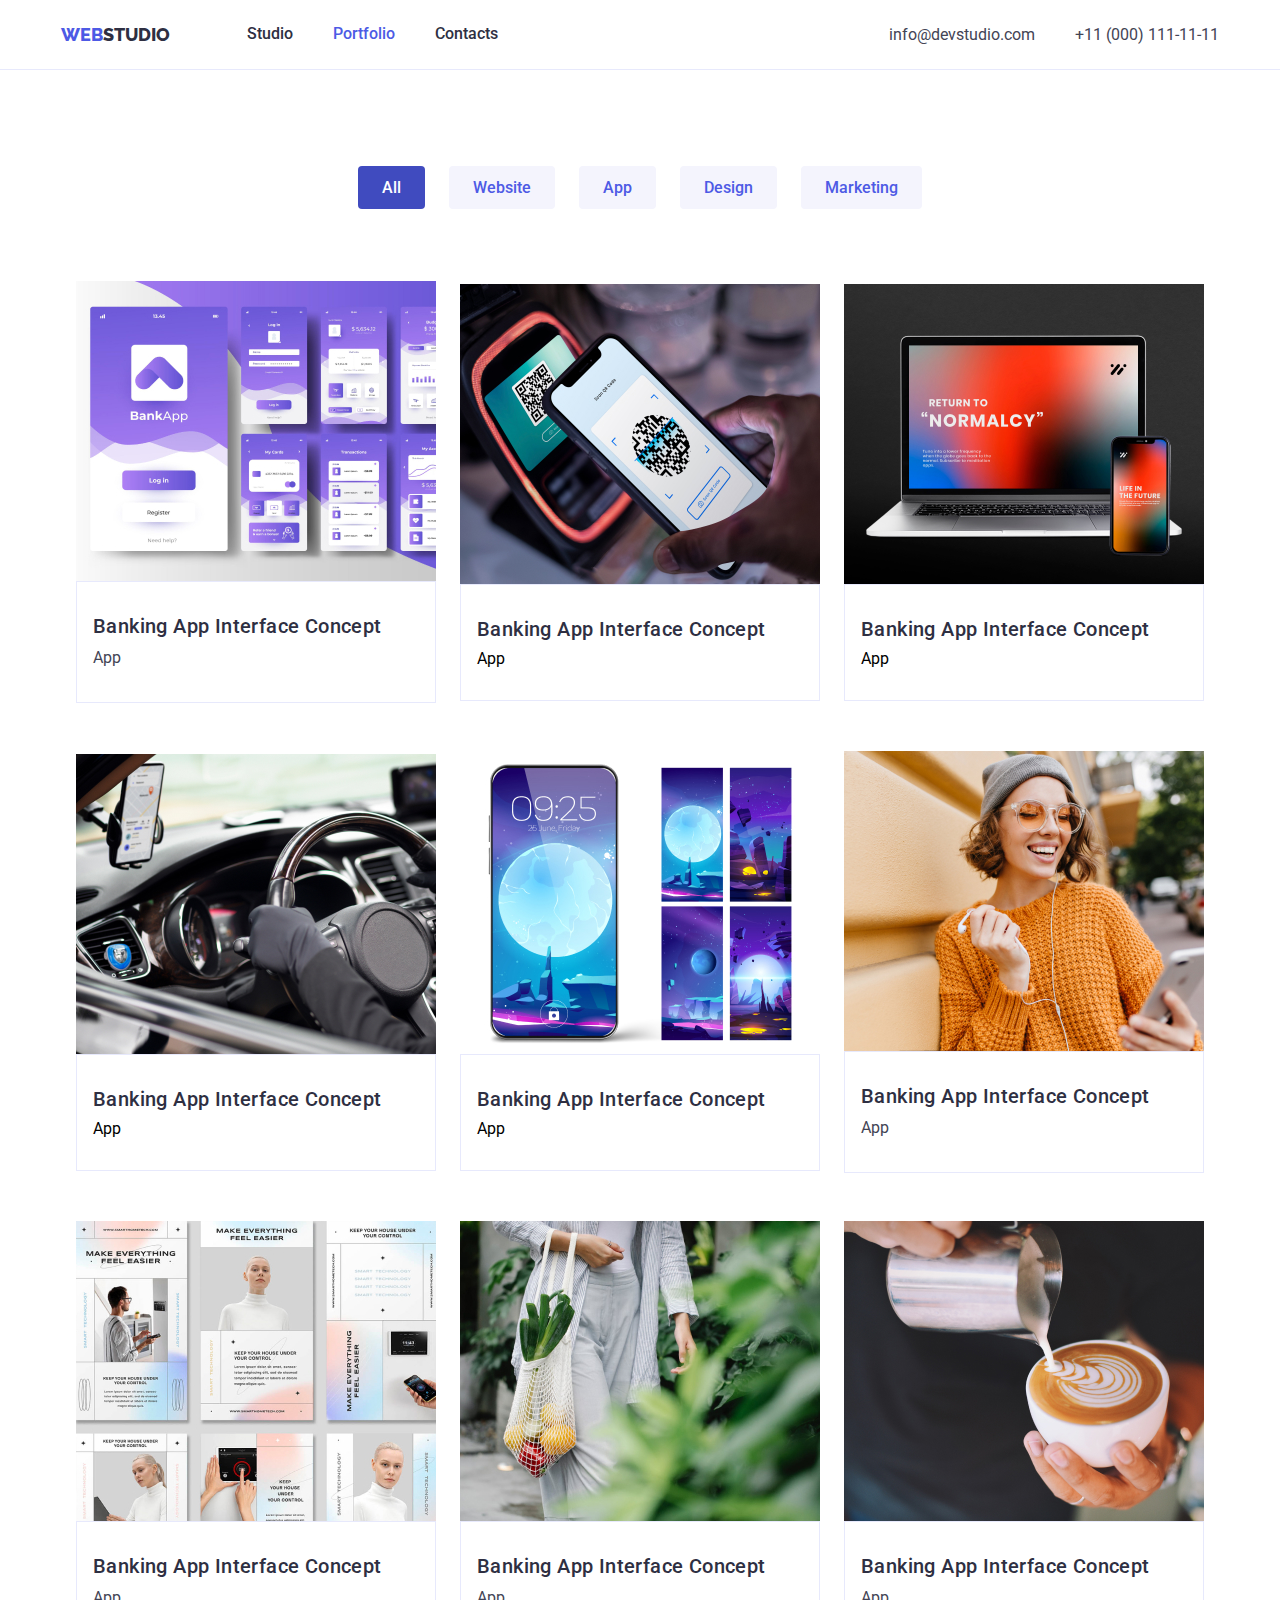
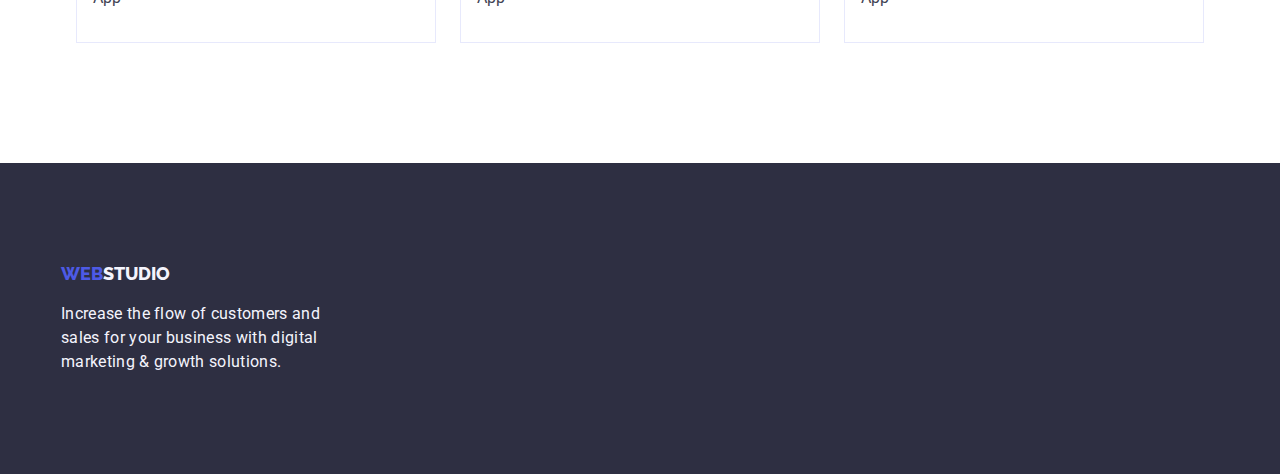
==== portfolio.html @ 7b116129 "Initial commit" ====
<!DOCTYPE html>
<html lang="en">
    <head>
        <meta charset="UTF-8">
        <meta name="viewport" content="width=device-width, initial-scale=1.0">
        <title>Webstudio</title>
        <link rel="stylesheet" href="./css/style.css"/>
        <link href="https://fonts.googleapis.com/css2?family=Montserrat:wght@100;400;700&family=Roboto:ital,wght@0,400;0,500;0,700;0,900;1,400;1,500;1,700;1,900&display=swap" rel="stylesheet"/>
        <link rel="preconnect" href="https://fonts.googleapis.com">
        <link rel="preconnect" href="https://fonts.gstatic.com" crossorigin>
        <link href="https://fonts.googleapis.com/css2?family=Montserrat:wght@100;400;700&family=Raleway:wght@400;800&family=Roboto:ital,wght@0,400;0,500;0,700;0,900;1,400;1,500;1,700;1,900&display=swap" rel="stylesheet"/>
    
    </head>
    <body>
        <!-- Header Section -->
        <header class="header">
            <div class="header-container container">
                <nav class="header-nav">
                    <a href="./index.html" class="header-logo"><span>web</span>studio</a>
                    <ul class="nav-list">
                        <li class="nav-list-item">
                            <a href="./index.html" class="nav-item-link">Studio</a>
                        </li>
                        <li class="nav-list-item">
                            <a href="./portfolio.html" class="nav-item-link active">Portfolio</a>
                        </li>
                        <li class="nav-list-item">
                            <a href="/" class="nav-item-link">Contacts</a>
                        </li>
                    </ul>
                </nav>
                <address class="address">
                    <ul class="address-list">
                        <li class="address-list-item">
                            <a href="mailto:info@devstudio.com" class="address-item-link">info@devstudio.com</a>
                        </li>
                        <li class="address-list-item">
                            <a href="callto:+11 (000) 111-11-11" class="address-item-link">+11 (000) 111-11-11</a>
                        </li>
                    </ul>
                </address>   
            </div>    
        </header>
    
        <!-- Main Section -->
        <main class="main">       
            <section class="portfolio">
                <div class="portfolio-container container">
                    <ul class="filter-list">
                        <li>
                            <button class="filter-item active" type="button">All</button>
                        </li>
                        <li>
                            <button class="filter-item" type="button">Website</button>
                        </li>
                        <li>
                            <button class="filter-item" type="button">App</button>
                        </li>
                        <li>
                            <button class="filter-item" type="button">Design</button>
                        </li>
                        <li>
                            <button class="filter-item" type="button">Marketing</button>
                        </li>
                    </ul>

                    <div class="portfolio-nav-list">
                        <ul class="port-list">
                            <li class="port-list-item">
                                <img src="./images/port1.jpeg" alt="Banking App Interface Concept" >
                                <div class="port-description">
                                    <h3 class="port-description-title">Banking App Interface Concept</h3>
                                    <p class="port-description-subtitle">App</p>
                                </div>
                            </li>
                            <li class="port-list-item">
                                <img src="./images/port2.jpeg" alt="Cashless Payment" >
                                <div class="port-description">
                                    <h3 class="port-description-title">Banking App Interface Concept</h3>
                                    <p>App</p>
                                </div>
                            </li>
                            <li class="port-list-item">
                                <img src="./images/port3.jpeg" alt="Meditation App" >
                                <div class="port-description">
                                    <h3 class="port-description-title">Banking App Interface Concept</h3>
                                    <p>App</p>
                                </div>
                            </li>
                            <li class="port-list-item">
                                <img src="./images/port4.jpeg" alt="Taxi Service">
                                <div class="port-description">
                                    <h3 class="port-description-title">Banking App Interface Concept</h3>
                                    <p>App</p>
                                </div>
                            </li>
                            <li class="port-list-item">
                                <img src="./images/port5.jpeg" alt="Screen Illustrations" >
                                <div class="port-description">
                                    <h3 class="port-description-title">Banking App Interface Concept</h3>
                                    <p>App</p>
                                </div>
                            </li>
                            <li class="port-list-item">
                                <img src="./images/port6.jpeg" alt="Online Courses" >
                                <div class="port-description">
                                    <h3 class="port-description-title">Banking App Interface Concept</h3>
                                    <p class="port-description-subtitle">App</p>
                                </div>
                            </li>
                            <li class="port-list-item">
                                <img src="./images/port7.jpeg" alt="Instagram Stories Concept" >
                                <div class="port-description">
                                    <h3 class="port-description-title">Banking App Interface Concept</h3>
                                    <p class="port-description-subtitle">App</p>
                                </div>
                            </li>
                            <li class="port-list-item">
                                <img src="./images/port8.jpeg" alt="Organic Food">
                                <div class="port-description">
                                    <h3 class="port-description-title">Banking App Interface Concept</h3>
                                    <p class="port-description-subtitle">App</p>
                                </div>
                            </li>
                            <li class="port-list-item">
                                <img src="./images/port9.jpeg" alt="Fresh Coffee" >
                                <div class="port-description">
                                    <h3 class="port-description-title">Banking App Interface Concept</h3>
                                    <p class="port-description-subtitle">App</p>
                                </div>
                            </li>
                        </ul>
                    </div>
                </div>
            </section>    
        </main>
    
        <!-- Footer Section -->
        <footer class="footer">
            <div class="footer-container">
                <a href="/" class="footer-logo">
                    <span>WEB</span>STUDIO
                </a>
                <p class="footer-disclaimer">Increase the flow of customers and sales for your business with digital marketing & growth solutions.</p>
            </div>
    
        </footer>
    
    </body>
</html>
---- css/style.css ----
:root {
    --color-white: #fff;
    --color-iris: #4D5AE5;
    --color-navyblue: #2E2F42;
    --color-slate: #434455;
    --color-cloud: #F4F4FD;
    --color-cornflower: #E7E9FC;
    --color-ocean: #404BBF;
 }
* {
    padding: 0;
    box-sizing: border-box;
    margin: 0;
}
 body {
    font-family:'Roboto',Arial, Helvetica, sans-serif;
    font-weight: 400;
    font-size: 16px;
 }

 /* default */
 h1,
 h2,
 h3,
 h4,
 h5,
 h6,
 p {
    margin: 0;
 }
 ul {
    list-style: none;
 }
 a {
    text-decoration: none;
 }
button {
    font-family: inherit;
}
img {
    display: block;
    max-width: 100%;
    height: auto;
}
.container {
    width: 1158px;
    margin-left: auto;
    margin-right: auto;

}

 /* ===========HEADER SECTION=========== */
 /* --navigation and logo-- */

.header {
    background-color: var(--color-white);
    border-bottom: 1px solid var(--color-cornflower);
    padding-top: 24px;
    padding-bottom: 24px;
 }
.header-container {
    display: flex;
    flex-direction: row;
    justify-content: space-between;
    align-items: center;
 }
.header-nav {
    display: inline-flex;
}
.header-logo {
    font-size: 18px;
    font-family: 'Raleway', sans-serif;
    text-transform:uppercase;
    color: var(--color-navyblue);
    font-weight: 800;
    text-decoration: none;
    display: flex;
    align-items: center;
}
.header-logo span {
    color: var(--color-iris);
}

.nav-list {
    display: inline-flex;
    margin-left: 77px;
    column-gap: 40px;
}

.nav-item-link {
    color:var(--color-navyblue);
    font-family: 'Roboto', sans-serif;
    font-weight: 500;
}
.nav-item-link:hover,
.nav-item-link.active {
    color: var(--color-iris);
}
.nav-item-link:focus {
    color:var(--color-iris);
}

/* --header contacts-- */
.address {
    display: inline-flex;
}
.address-list {
    color: var(--color-navyblue);
    display: inline-flex;
    column-gap: 40px;   
}
.address-list-item {
    font-style: normal;
    display: inline-block;
}
.address-item-link {
    color:var(--color-slate);
}
.address-item-link:hover,
.address-item-link:focus {
    color: var(--color-iris);
}


/* -/////////// INDEX PAGE ////////////- */
/* -- Main-banner Section -- */
.hero {
    background-color: var(--color-navyblue);
    padding-top: 188px;
    padding-bottom: 188px;
}
.hero-title {
    font-size: 56px;
    font-weight: 700;
    line-height: 60px;
    letter-spacing: 1.12px;
    text-align: center;
    text-transform:capitalize;
    color:var(--color-white);
}
.hero button {
    background-color: var(--color-iris);
    text-align: center;
    color:var(--color-white);
    border-top-left-radius: 4px;
    border-top-right-radius: 4px;
    border-bottom-left-radius: 4px;
    border-bottom-right-radius: 4px;
    text-shadow:none;
    font-size: 16px;
    border: 0;
    padding: 16px 32px;
    margin-top: 30px;
    margin-right: auto;
    margin-left: auto;
    display: block;
    cursor:grab;
}


/* -- features Section -- */
.features {
    padding-top: 120px;
    padding-bottom: 120px;
}
.features-container {
    display: flex;
    flex-direction: row;
    justify-content: space-between;
    align-items: center;
    align-content:flex-start;
    
}
.features-list {
    display: inline-flex;
    column-gap: 24px;
}
.feature-list-item {
    
}
.feature-item-title{
    font-size: 20px;
    font-weight: 500;
    line-height: 24px;
    letter-spacing: 0.4px;
    color:var(--color-navyblue);
    margin-bottom: 8px;
}
.feature-item-description {
    font-size: 16px;
    line-height: 24px;
    color:var(--color-slate);
    letter-spacing: 0.32px;
}


/* -- Service Section -- */
.services {
    padding-bottom: 120px;
}

.services-title {
    font-size: 36px;
    font-weight: 700;
    text-align: center;
    text-transform: capitalize;
    letter-spacing: 0.72px;
    margin-bottom: 72px;
    
}
.services-list {
    display: flex;
    flex-direction: row;
    justify-content: space-between;
    align-items: center;
    align-content: flex-start;
    column-gap: 24px;
   
}   
.services-list-item {
    display: inline-flex; 
}
.services-item-link {
    border: 1px solid var(--color-cornflower);
}

/* -- Team Section -- */

.team {
    background-color: var(--color-cloud);
    padding-top: 120px;
    padding-bottom: 120px;
}
.team-title {
    font-size: 36px;
    font-weight: 700;
    text-align: center;
    text-transform: capitalize;
    letter-spacing: 0.72px;  
    margin-bottom: 72px;  
}
.team-list {
    display: flex;
    flex-direction: row;
    justify-content: space-between;
    align-items: flex-start;
    column-gap: 24px;
    padding: 0;
    margin: 0;
}
.team-list-item {
    background-color: var(--color-white);
    text-align: center;
    border-radius: 0px 0px 4px 4px;
    box-shadow: 0px 2px 1px 0px rgba(46, 47, 66, 0.08), 0px 1px 1px 0px rgba(46, 47, 66, 0.16), 0px 1px 6px 0px rgba(46, 47, 66, 0.08);
}
.team-details-con {
    padding-top: 32px;
    padding-bottom: 32px;
}
.team-item-title {
    font-size: 20px;
    font-weight: 500;
    color:var(--color-navyblue);
    margin-bottom: 8px;
}   
.team-item-description {
    font-size: 16px;
    color: var(--color-slate);
}


/* -/////////// PORTFOLIO PAGE ////////////- */
/* ==filter-list== */
.portfolio {
    padding-top: 96px;
    padding-bottom: 120px;
    /* display: flex;
    justify-content: space-between; */
}
.filter-list {
    display: flex;
    flex-direction: row;
    justify-content: center;
    align-items: center;
    align-content: flex-start;
    column-gap: 24px;
    margin-bottom: 72px;
}
.filter-item {
    background-color: var(--color-cloud);
    border: 1px solid var(--color-cornflower);
    color: var(--color-iris);
    padding-top: 12px;
    padding-bottom: 12px;
    padding-left: 24px;
    padding-right: 24px;
    border-radius: 4px;
    border: 1px var(--color-ocean);
    font-size: 16px;
    font-weight: 500;
}
.filter-item:hover {
    background-color:var(--color-ocean);
    color: var(--color-white);
    cursor:grab;
}
.filter-item.active {
    background-color: var(--color-ocean);
    color: var(--color-white);
}



/* == port-list == */
.port-list {
    display: flex;
    flex-direction: row;
    flex-direction: row;
    justify-content: center;
    align-items: center;
    align-content: flex-start;
    gap: 48px 24px;
    flex-wrap: wrap;
}

.port-description {
    padding-top: 32px;
    padding-bottom: 32px;
    padding-right: 16px;
    padding-left: 16px;
    background-color: var(--color-white);
    border: 1px solid var(--color-cornflower);
}
.port-description-title {
    font-size: 20px;
    font-weight: 500;
    line-height: 24px;
    letter-spacing: 0.4px; 
    color: var(--color-navyblue);
    margin-bottom: 8px;
}
.port-description-subtitle {
    color: var(--color-slate);
    line-height: 24px;
}


 
/* ================Footer=============== */
.footer {
    background-color: var(--color-navyblue);
    padding-top: 100px;
    padding-bottom: 100px;
}
.footer-container {
    width: 1158px;
    margin-right: auto;
    margin-left: auto;
    display: flex;
    flex-direction: column;
    justify-content: center;
    align-items: flex-start;
    align-content: flex-start;
}
.footer-logo {
    text-transform: uppercase;
    font-family: 'Raleway', sans-serif;
    font-weight: 800;
    color: var(--color-cloud);
    text-decoration: none;
    margin-bottom: 17.5px;
    font-size: 18px;
}
.footer-logo span {
    color: var(--color-iris);
}
.footer-disclaimer {
    font-size: 16px;
    color: var(--color-cloud);
    white-space:pre-wrap;
    width: 280px;
    line-height: 24px;
    letter-spacing: 0.32px;
}
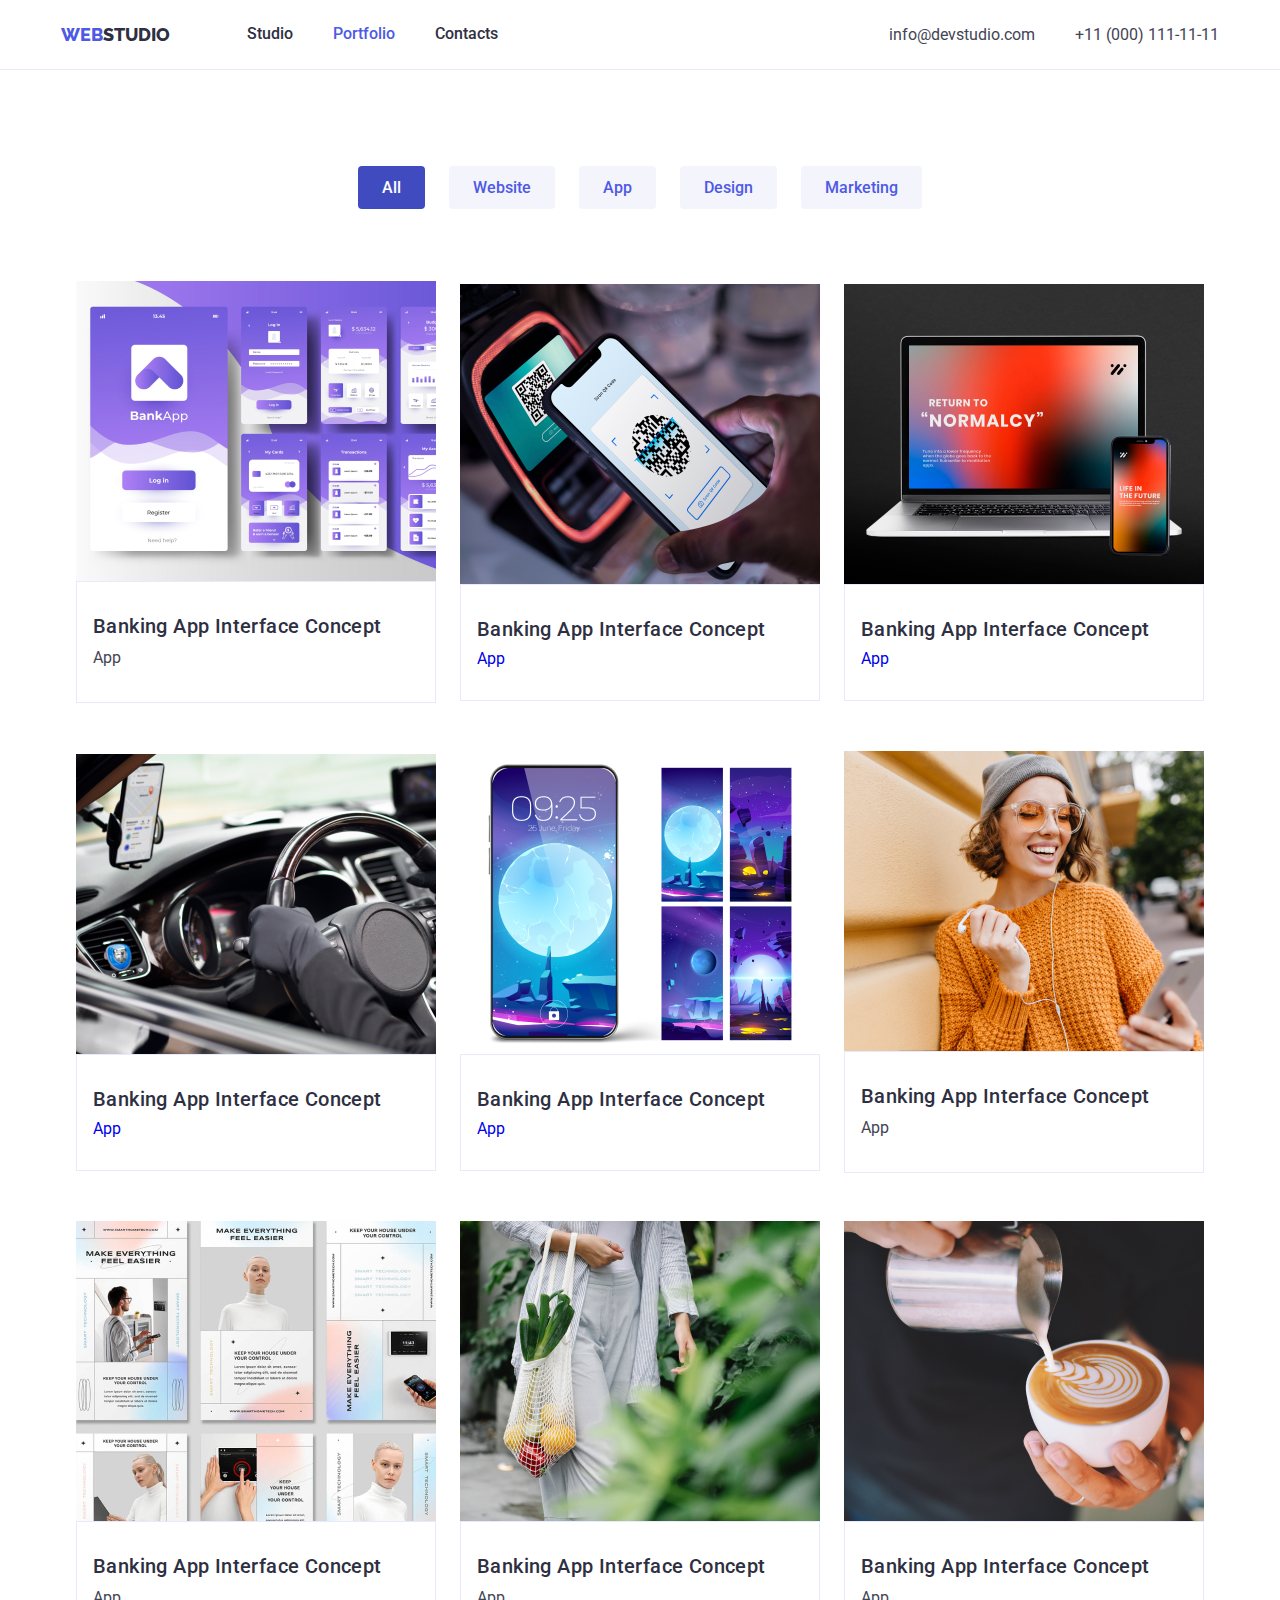
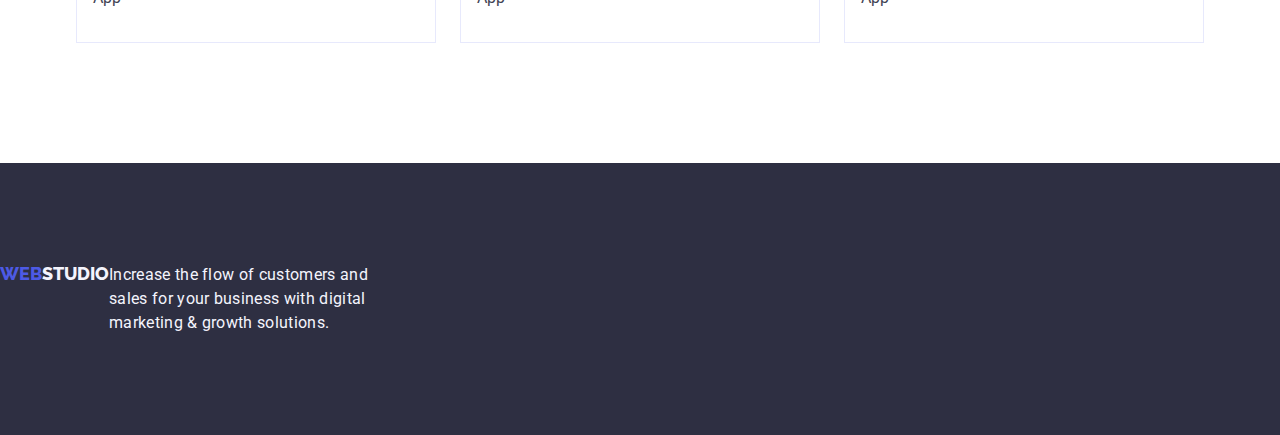
==== commit f6ef00b0: "hw4_initial5" ====
--- a/portfolio.html
+++ b/portfolio.html
@@ -67,67 +67,85 @@
                     <div class="portfolio-nav-list">
                         <ul class="port-list">
                             <li class="port-list-item">
-                                <img src="./images/port1.jpeg" alt="Banking App Interface Concept" >
-                                <div class="port-description">
-                                    <h3 class="port-description-title">Banking App Interface Concept</h3>
-                                    <p class="port-description-subtitle">App</p>
-                                </div>
+                                <a class="port-item-link" href="/">
+                                    <img src="./images/port1.jpeg" alt="Banking App Interface Concept" >
+                                    <div class="port-description">
+                                        <h3 class="port-description-title">Banking App Interface Concept</h3>
+                                        <p class="port-description-subtitle">App</p>
+                                    </div>
+                                </a>
                             </li>
                             <li class="port-list-item">
-                                <img src="./images/port2.jpeg" alt="Cashless Payment" >
-                                <div class="port-description">
-                                    <h3 class="port-description-title">Banking App Interface Concept</h3>
-                                    <p>App</p>
-                                </div>
+                                <a class="port-item-link" href="/">
+                                    <img src="./images/port2.jpeg" alt="Cashless Payment" >
+                                    <div class="port-description">
+                                        <h3 class="port-description-title">Banking App Interface Concept</h3>
+                                        <p>App</p>
+                                    </div>
+                                </a>
                             </li>
                             <li class="port-list-item">
-                                <img src="./images/port3.jpeg" alt="Meditation App" >
-                                <div class="port-description">
-                                    <h3 class="port-description-title">Banking App Interface Concept</h3>
-                                    <p>App</p>
-                                </div>
+                                <a class="port-item-link" href="/">
+                                    <img src="./images/port3.jpeg" alt="Meditation App" >
+                                    <div class="port-description">
+                                        <h3 class="port-description-title">Banking App Interface Concept</h3>
+                                        <p>App</p>
+                                    </div>
+                                </a>    
                             </li>
                             <li class="port-list-item">
-                                <img src="./images/port4.jpeg" alt="Taxi Service">
-                                <div class="port-description">
-                                    <h3 class="port-description-title">Banking App Interface Concept</h3>
-                                    <p>App</p>
-                                </div>
+                                <a class="port-item-link" href="/">
+                                    <img src="./images/port4.jpeg" alt="Taxi Service">
+                                    <div class="port-description">
+                                        <h3 class="port-description-title">Banking App Interface Concept</h3>
+                                        <p>App</p>
+                                    </div>
+                                </a>
                             </li>
                             <li class="port-list-item">
+                                <a class="port-item-link" href="/">
                                 <img src="./images/port5.jpeg" alt="Screen Illustrations" >
                                 <div class="port-description">
                                     <h3 class="port-description-title">Banking App Interface Concept</h3>
                                     <p>App</p>
                                 </div>
+                                </a>
                             </li>
                             <li class="port-list-item">
-                                <img src="./images/port6.jpeg" alt="Online Courses" >
-                                <div class="port-description">
-                                    <h3 class="port-description-title">Banking App Interface Concept</h3>
-                                    <p class="port-description-subtitle">App</p>
-                                </div>
+                                <a class="port-item-link" href="/">
+                                    <img src="./images/port6.jpeg" alt="Online Courses" >
+                                    <div class="port-description">
+                                        <h3 class="port-description-title">Banking App Interface Concept</h3>
+                                        <p class="port-description-subtitle">App</p>
+                                    </div>
+                                </a>
                             </li>
                             <li class="port-list-item">
-                                <img src="./images/port7.jpeg" alt="Instagram Stories Concept" >
-                                <div class="port-description">
-                                    <h3 class="port-description-title">Banking App Interface Concept</h3>
-                                    <p class="port-description-subtitle">App</p>
-                                </div>
+                                <a class="port-item-link" href="/">
+                                    <img src="./images/port7.jpeg" alt="Instagram Stories Concept" >
+                                    <div class="port-description">
+                                        <h3 class="port-description-title">Banking App Interface Concept</h3>
+                                        <p class="port-description-subtitle">App</p>
+                                    </div>
+                                </a>   
                             </li>
                             <li class="port-list-item">
-                                <img src="./images/port8.jpeg" alt="Organic Food">
-                                <div class="port-description">
-                                    <h3 class="port-description-title">Banking App Interface Concept</h3>
-                                    <p class="port-description-subtitle">App</p>
-                                </div>
+                                <a class="port-item-link" href="/">
+                                    <img src="./images/port8.jpeg" alt="Organic Food">
+                                    <div class="port-description">
+                                        <h3 class="port-description-title">Banking App Interface Concept</h3>
+                                        <p class="port-description-subtitle">App</p>
+                                    </div>
+                                </a>
                             </li>
                             <li class="port-list-item">
-                                <img src="./images/port9.jpeg" alt="Fresh Coffee" >
-                                <div class="port-description">
-                                    <h3 class="port-description-title">Banking App Interface Concept</h3>
-                                    <p class="port-description-subtitle">App</p>
-                                </div>
+                                <a class="port-item-link" href="/">
+                                    <img src="./images/port9.jpeg" alt="Fresh Coffee" >
+                                    <div class="port-description">
+                                        <h3 class="port-description-title">Banking App Interface Concept</h3>
+                                        <p class="port-description-subtitle">App</p>
+                                    </div>
+                                </a>
                             </li>
                         </ul>
                     </div>
--- a/css/style.css
+++ b/css/style.css
@@ -3,6 +3,7 @@
     --color-iris: #4D5AE5;
     --color-navyblue: #2E2F42;
     --color-slate: #434455;
+    --color-light-slate: #8E8F99;
     --color-cloud: #F4F4FD;
     --color-cornflower: #E7E9FC;
     --color-ocean: #404BBF;
@@ -57,6 +58,7 @@
     border-bottom: 1px solid var(--color-cornflower);
     padding-top: 24px;
     padding-bottom: 24px;
+
  }
 .header-container {
     display: flex;
@@ -122,12 +124,17 @@
 }
 
 
+
 /* -/////////// INDEX PAGE ////////////- */
 /* -- Main-banner Section -- */
 .hero {
     background-color: var(--color-navyblue);
     padding-top: 188px;
     padding-bottom: 188px;
+    background-image: linear-gradient(rgba(46, 47, 66, 0.70), rgba(46, 47, 66, 0.70)),url(../images/hero-image.jpeg);
+    background-repeat: no-repeat;
+    background-position: center;
+    background-size: cover;
 }
 .hero-title {
     font-size: 56px;
@@ -156,7 +163,9 @@
     display: block;
     cursor:grab;
 }
-
+.hero button:hover {
+    background-color: var(--color-ocean);
+}
 
 /* -- features Section -- */
 .features {
@@ -175,16 +184,23 @@
     display: inline-flex;
     column-gap: 24px;
 }
-.feature-list-item {
-    
-}
-.feature-item-title{
+.feature-image-container {
+    background-color: var(--color-cloud);
+    border-radius: 4px;
+    padding-top: 24px;
+    padding-bottom: 24px;
+}
+.feature-list-img {
+    margin: 0 auto;
+}
+.feature-item-title {
     font-size: 20px;
     font-weight: 500;
     line-height: 24px;
     letter-spacing: 0.4px;
     color:var(--color-navyblue);
-    margin-bottom: 8px;
+    margin-top: 13px;
+    margin-bottom: 13px;
 }
 .feature-item-description {
     font-size: 16px;
@@ -263,12 +279,45 @@
     font-weight: 500;
     color:var(--color-navyblue);
     margin-bottom: 8px;
+    letter-spacing: 0.4px;
+    line-height: 24px;
 }   
 .team-item-description {
     font-size: 16px;
     color: var(--color-slate);
-}
-
+    line-height: 24px;
+    letter-spacing: 0.32px;
+}
+.team-links {
+    margin-top: 12px;
+    display: flex;
+    flex-direction: row;
+    justify-content: center;
+    align-items: center;
+    column-gap: 24px;
+}
+
+.team-link {
+    display: flex;
+    justify-content: center;
+    align-items: center;
+    width: 40px;
+    height: 40px;
+    background-color: var(--color-iris);
+    border-radius: 50%;
+}
+.team-link svg {
+   width: 16px;
+   height: 16px;
+   fill: var(--color-cloud);
+}
+.team-link:hover  {
+    border-radius: 22px;
+    background-color: var(--color-ocean);
+}
+.team-link:hover svg {
+    fill: var(--color-cloud);
+}
 
 /* -/////////// PORTFOLIO PAGE ////////////- */
 /* ==filter-list== */
@@ -304,6 +353,7 @@
     background-color:var(--color-ocean);
     color: var(--color-white);
     cursor:grab;
+    box-shadow: 0px 2px 2px 0px rgba(0, 0, 0, 0.12), 0px 2px 1px 0px rgba(0, 0, 0, 0.08), 0px 3px 1px 0px rgba(0, 0, 0, 0.10);
 }
 .filter-item.active {
     background-color: var(--color-ocean);
@@ -346,7 +396,52 @@
 }
 
 
- 
+ /* ================Customer=============== */
+.customer {
+    padding: 120px 0;
+}
+.customer-title {
+    font-size: 36px;
+    font-weight: 700;
+    text-align: center;
+    text-transform: capitalize;
+    letter-spacing: 0.72px;  
+    margin-bottom: 72px;  
+}
+ .customer-list {
+    display: flex;
+    flex-direction: row;
+    justify-content: space-between;
+    align-items: center;
+    flex-wrap: wrap;
+    /* column-gap: 24px; */
+ }
+
+.customer-link {
+    display: flex;
+    justify-content: center;
+    align-content: center;
+    align-items: center;
+    border: 1px solid var(--color-light-slate);
+    border-radius: 4px;
+    width: 168px;
+    height: 88px;
+    flex-wrap: wrap;
+    width: calc(100% - 120px) / 6;
+    flex-grow: 0;
+}
+.customer-link svg {
+    fill: var(--color-light-slate);
+    width: 104px;
+    height: 56px;
+}
+
+.customer-link:hover svg {
+    fill: var(--color-ocean);
+}
+.customer-link:hover {
+    border: 1px solid var(--color-ocean);
+}
 /* ================Footer=============== */
 .footer {
     background-color: var(--color-navyblue);
@@ -354,14 +449,16 @@
     padding-bottom: 100px;
 }
 .footer-container {
-    width: 1158px;
-    margin-right: auto;
-    margin-left: auto;
-    display: flex;
-    flex-direction: column;
-    justify-content: center;
-    align-items: flex-start;
-    align-content: flex-start;
+    display: flex;
+    flex-direction: row;
+}
+.footer-logoinfo {
+    display:inline-flex;
+    margin-right: 120px;
+}
+
+.footer-logoinfo-list-item {
+    display: flex;
 }
 .footer-logo {
     text-transform: uppercase;
@@ -384,5 +481,45 @@
     letter-spacing: 0.32px;
 }
 
-
-
+/* footer soc-med */
+.footer-socialmedia {
+    
+}
+.footer-socmed-title {
+    color: var(--color-white);
+    display: block;
+    line-height: 24px;
+}
+
+.footer-socialmedia-links {
+    display: flex;
+    flex-direction: row;
+    justify-content: center;
+    align-items: center;
+    column-gap: 16px;
+    margin-top: 16px;
+}
+.footer-socmed-list-items {
+    display: flex;
+}
+.footer-socmed-link {
+    display: flex;
+    align-content: center;
+    align-items: center;
+    justify-content: center;
+    width: 40px;
+    height: 40px;
+    background-color: var(--color-iris);
+    border-radius: 50%;  
+}
+.footer-socmed-link svg {
+    width: 24px;
+    height: 24px;
+    fill: var(--color-cloud);
+}
+.footer-socmed-link:hover  {
+    background-color: var(--color-ocean);
+}
+.footer-socmed-link:hover svg {
+    fill: var(--color-cloud);
+}
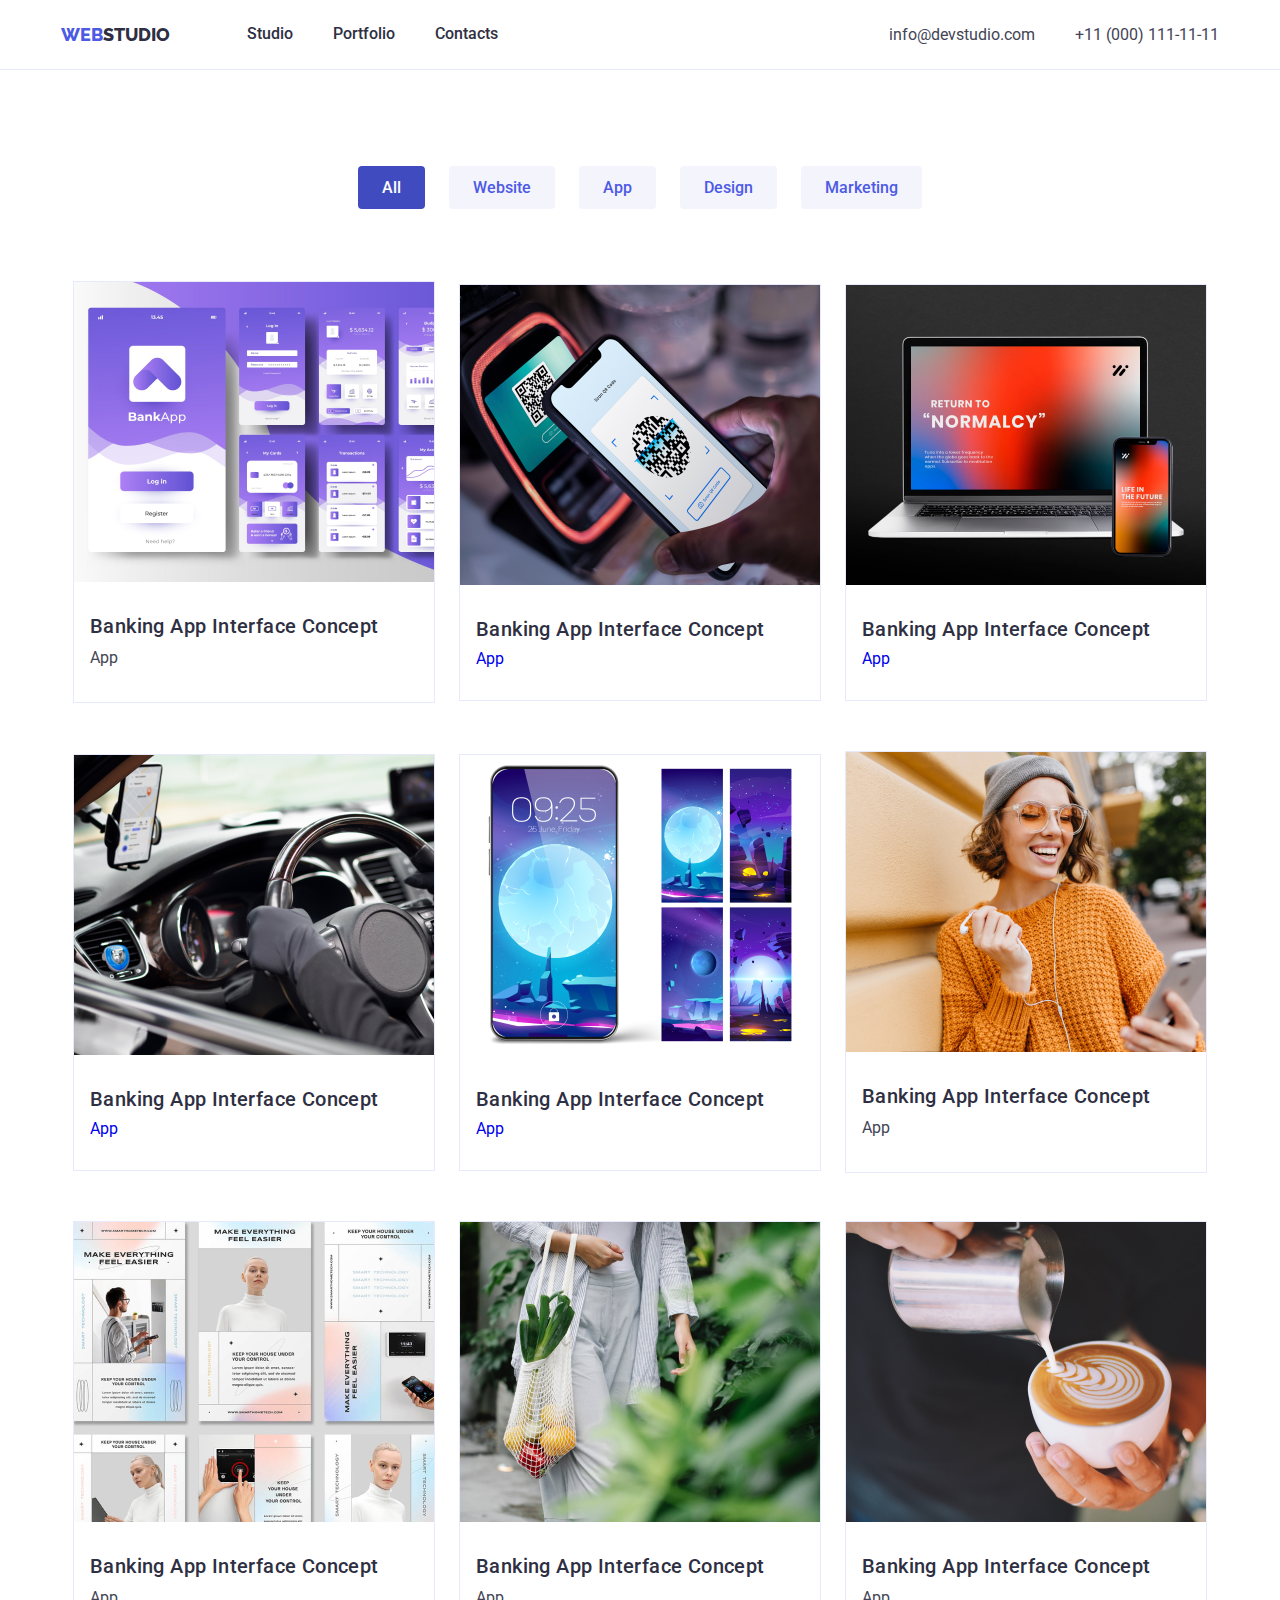
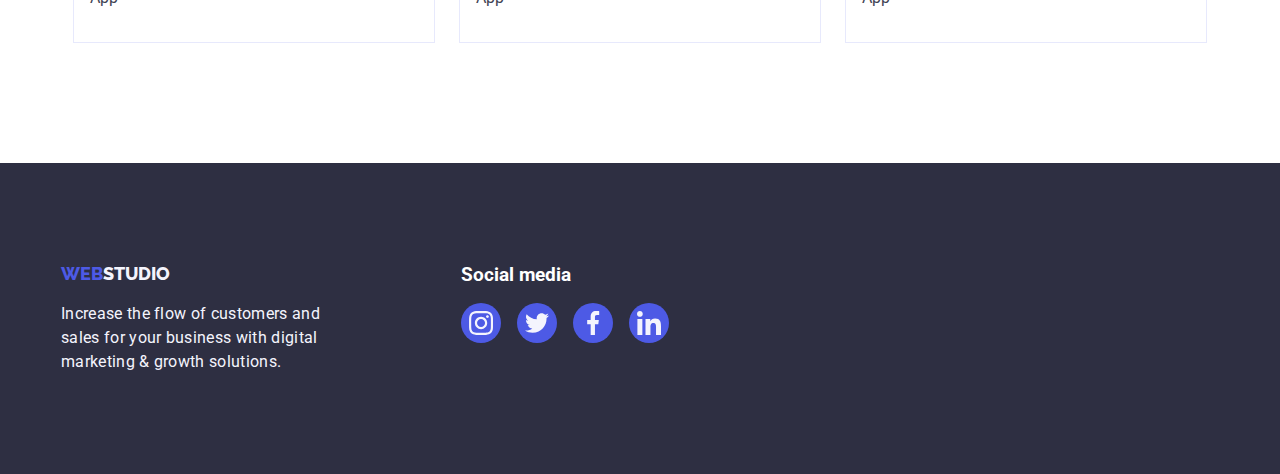
==== commit b1e284bb: "hw4_initial5" ====
--- a/portfolio.html
+++ b/portfolio.html
@@ -22,7 +22,7 @@
                             <a href="./index.html" class="nav-item-link">Studio</a>
                         </li>
                         <li class="nav-list-item">
-                            <a href="./portfolio.html" class="nav-item-link active">Portfolio</a>
+                            <a href="./portfolio.html" class="nav-item-link">Portfolio</a>
                         </li>
                         <li class="nav-list-item">
                             <a href="/" class="nav-item-link">Contacts</a>
@@ -155,13 +155,57 @@
     
         <!-- Footer Section -->
         <footer class="footer">
-            <div class="footer-container">
-                <a href="/" class="footer-logo">
-                    <span>WEB</span>STUDIO
-                </a>
-                <p class="footer-disclaimer">Increase the flow of customers and sales for your business with digital marketing & growth solutions.</p>
+            <div class="footer-container container">
+                <div class="footer-logoinfo">
+                    <ul class="footer-logoinfo-lists">
+                        <li class="footer-logoinfo-list-item">
+                            <a href="/" class="footer-logo">
+                                <span>WEB</span>STUDIO
+                            </a>
+                        </li>
+                        <li class="footer-logoinfo-list-item">
+                            <p class="footer-disclaimer">Increase the flow of customers and sales for your business with digital marketing & growth solutions.</p>
+                        </li>
+                    </ul>
+                    
+                    
+                </div>
+                
+                <div class="footer-socialmedia">
+                    <h3 class="footer-socmed-title">Social media</h3>
+                    <ul class="footer-socialmedia-links">
+                        <li class="footer-socmed-list-items">
+                            <a href="#" class="footer-socmed-link">
+                                <svg>
+                                    <use href="images/icons.svg#footer-instagram2"/>
+                                </svg>
+                            </a>
+                        </li>
+                        <li class="footer-socmed-list-items">
+                            <a href="#" class="footer-socmed-link">
+                                <svg>
+                                    <use href="images/icons.svg#footer-twitter1"/>
+                                </svg>
+                            </a>
+                        </li>
+                        <li class="footer-socmed-list-items">
+                            <a href="#" class="footer-socmed-link">
+                                <svg>
+                                    <use href="images/icons.svg#footer-facebook1"/>
+                                </svg>
+                            </a>
+                        </li>
+                        <li class="footer-socmed-list-items">
+                            <a href="#" class="footer-socmed-link">
+                                <svg>
+                                    <use href="images/icons.svg#footer-linkedin1"/>
+                                </svg>
+                            </a>
+                        </li>
+                    </ul>
+                </div>
             </div>
-    
+
         </footer>
     
     </body>
--- a/css/style.css
+++ b/css/style.css
@@ -366,21 +366,26 @@
 .port-list {
     display: flex;
     flex-direction: row;
-    flex-direction: row;
     justify-content: center;
     align-items: center;
     align-content: flex-start;
     gap: 48px 24px;
     flex-wrap: wrap;
 }
-
+.port-list-item {
+    border: 1px solid var(--color-cornflower);
+}
+
+.port-list-item:hover {
+    box-shadow: 0px 2px 1px 0px rgba(46, 47, 66, 0.08), 0px 1px 1px 0px rgba(46, 47, 66, 0.16), 0px 1px 6px 0px rgba(46, 47, 66, 0.08);
+}
 .port-description {
     padding-top: 32px;
     padding-bottom: 32px;
     padding-right: 16px;
     padding-left: 16px;
     background-color: var(--color-white);
-    border: 1px solid var(--color-cornflower);
+    
 }
 .port-description-title {
     font-size: 20px;
